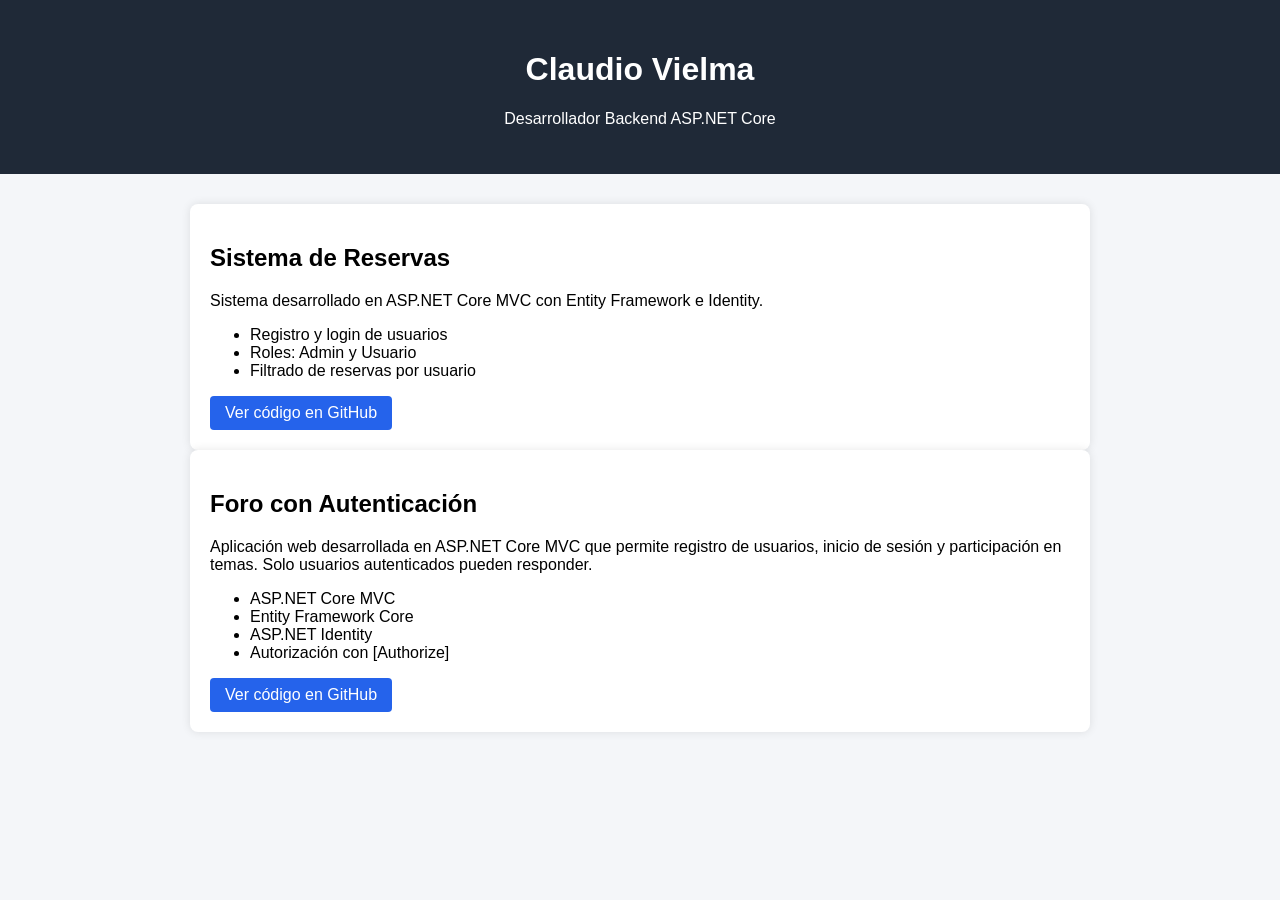
==== index.html @ 0394da15 "Unificar estilos de proyectos en el portafolio" ====
<!DOCTYPE html>
<html lang="es">
<head>
    <meta charset="UTF-8">
    <title>Claudio Vielma - Portafolio</title>
    <style>
        body {
            font-family: Arial, sans-serif;
            background: #f4f6f9;
            margin: 0;
        }
        header {
            background: #1f2937;
            color: white;
            padding: 30px;
            text-align: center;
        }
        section {
            max-width: 900px;
            margin: auto;
            padding: 30px;
        }
        .card {
            background: white;
            border-radius: 8px;
            padding: 20px;
            box-shadow: 0 0 10px rgba(0,0,0,0.1);
        }
        .btn {
            display: inline-block;
            padding: 8px 15px;
            background: #2563eb;
            color: white;
            text-decoration: none;
            border-radius: 4px;
        }
    </style>
</head>
<body>

<header>
    <h1>Claudio Vielma</h1>
    <p>Desarrollador Backend ASP.NET Core</p>
</header>

<section>
    <div class="card">
        <h2>Sistema de Reservas</h2>
        <p>
            Sistema desarrollado en ASP.NET Core MVC con Entity Framework e Identity.
        </p>
        <ul>
            <li>Registro y login de usuarios</li>
            <li>Roles: Admin y Usuario</li>
            <li>Filtrado de reservas por usuario</li>
        </ul>
        <a class="btn" href="https://github.com/claudioFreddy/SistemaDeReservas" target="_blank">
            Ver código en GitHub
        </a>
    </div>
    <div class="card">
  <h2>Foro con Autenticación</h2>
  <p>
    Aplicación web desarrollada en ASP.NET Core MVC que permite
    registro de usuarios, inicio de sesión y participación en temas.
    Solo usuarios autenticados pueden responder.
  </p>

  <ul>
    <li>ASP.NET Core MVC</li>
    <li>Entity Framework Core</li>
    <li>ASP.NET Identity</li>
    <li>Autorización con [Authorize]</li>
  </ul>

  <a class="btn"
     href="https://github.com/claudioFreddy/ForoAutenticacionMVC"
     target="_blank">
    Ver código en GitHub
  </a>
</div>

    
</section>

</body>
</html>
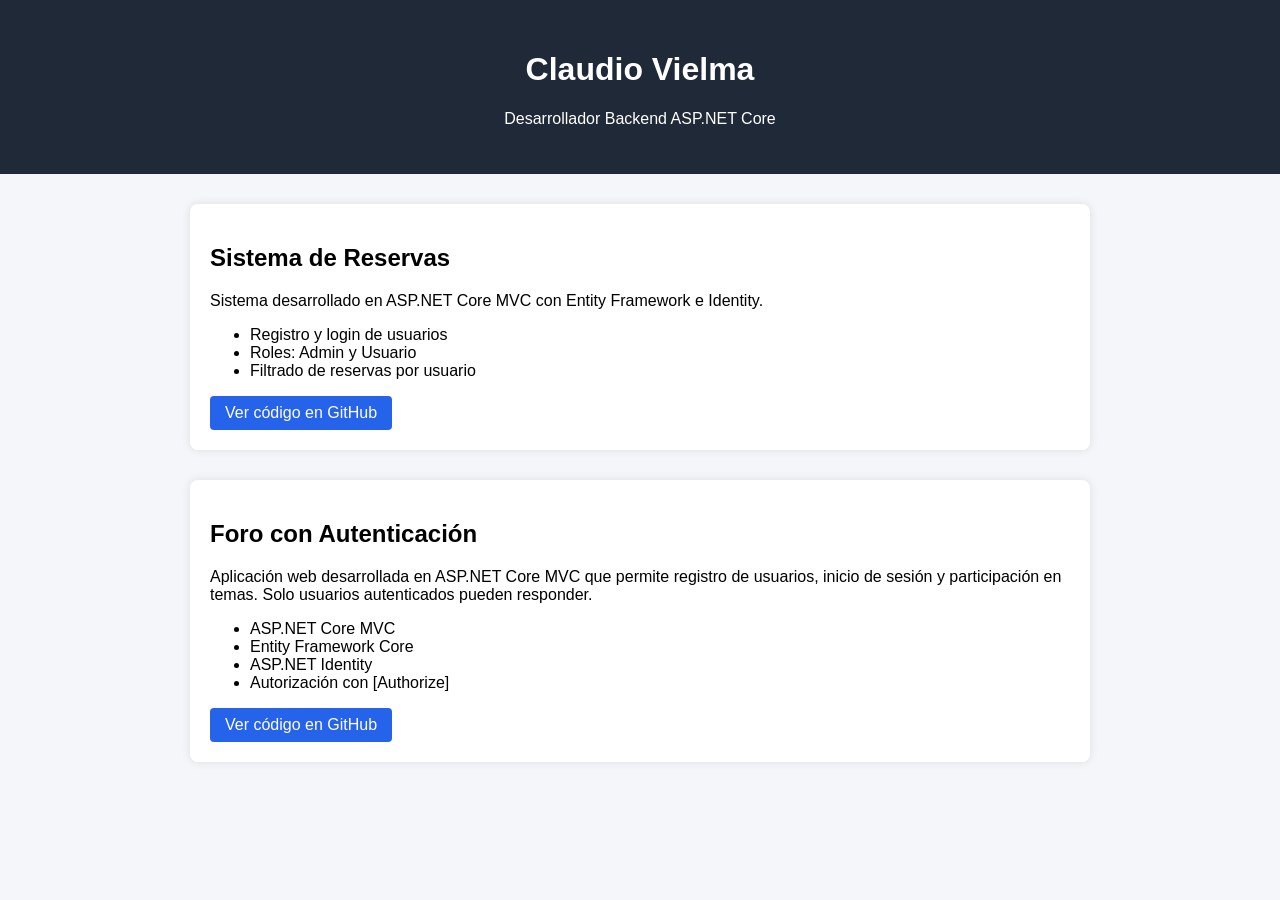
==== commit ef694b27: "Add margin-bottom to card class in index.html" ====
--- a/index.html
+++ b/index.html
@@ -21,6 +21,7 @@
             padding: 30px;
         }
         .card {
+            margin-bottom: 30px;
             background: white;
             border-radius: 8px;
             padding: 20px;
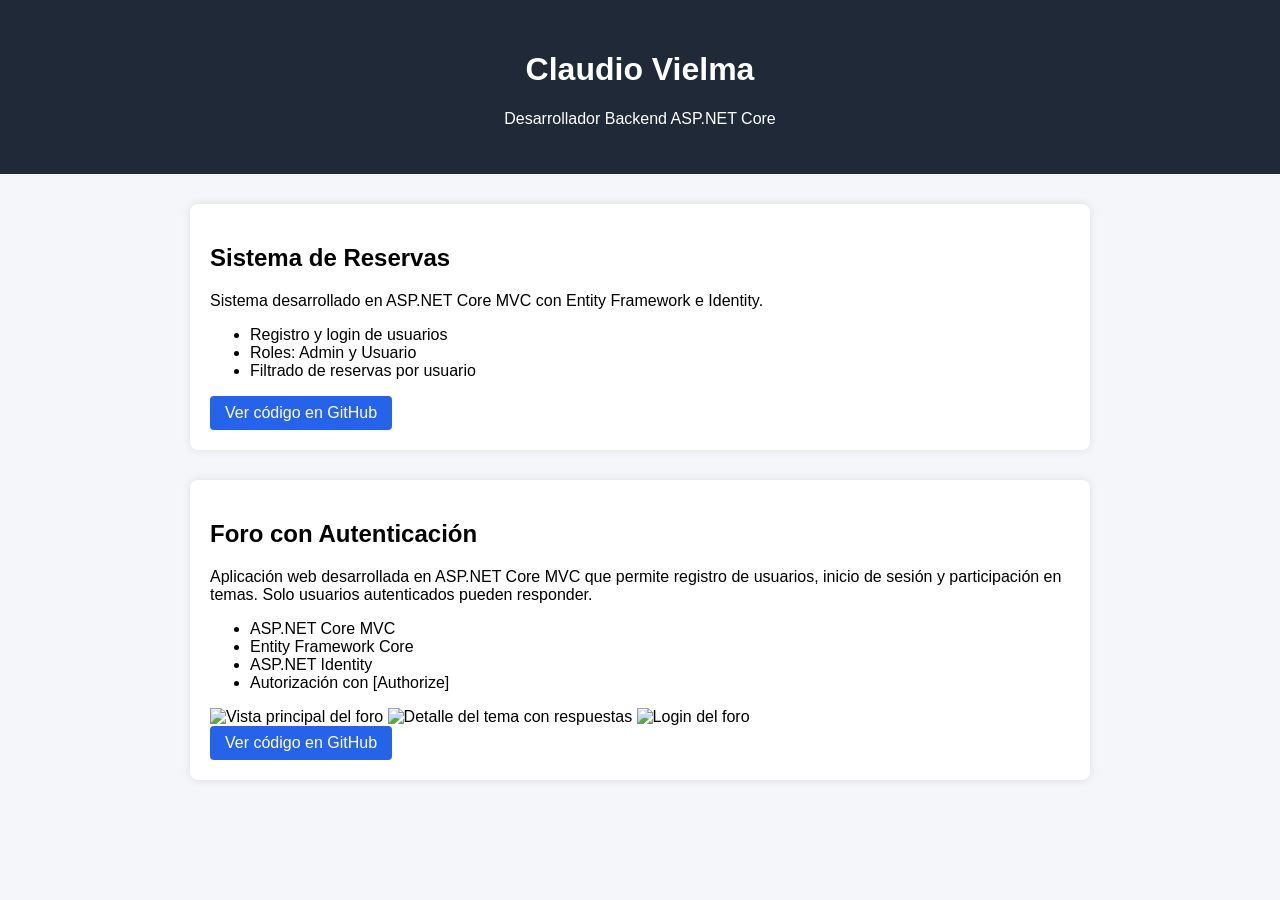
==== commit 26b8d3c0: "Add project images to index.html Added project images section to the HTML." ====
--- a/index.html
+++ b/index.html
@@ -66,7 +66,7 @@
     registro de usuarios, inicio de sesión y participación en temas.
     Solo usuarios autenticados pueden responder.
   </p>
-
+       
   <ul>
     <li>ASP.NET Core MVC</li>
     <li>Entity Framework Core</li>
@@ -74,6 +74,12 @@
     <li>Autorización con [Authorize]</li>
   </ul>
 
+<div class="project-images">
+  <img src="images/foro/temas.png" alt="Vista principal del foro">
+  <img src="images/foro/respuestas.png" alt="Detalle del tema con respuestas">
+  <img src="images/foro/login.png" alt="Login del foro">
+</div>
+        
   <a class="btn"
      href="https://github.com/claudioFreddy/ForoAutenticacionMVC"
      target="_blank">
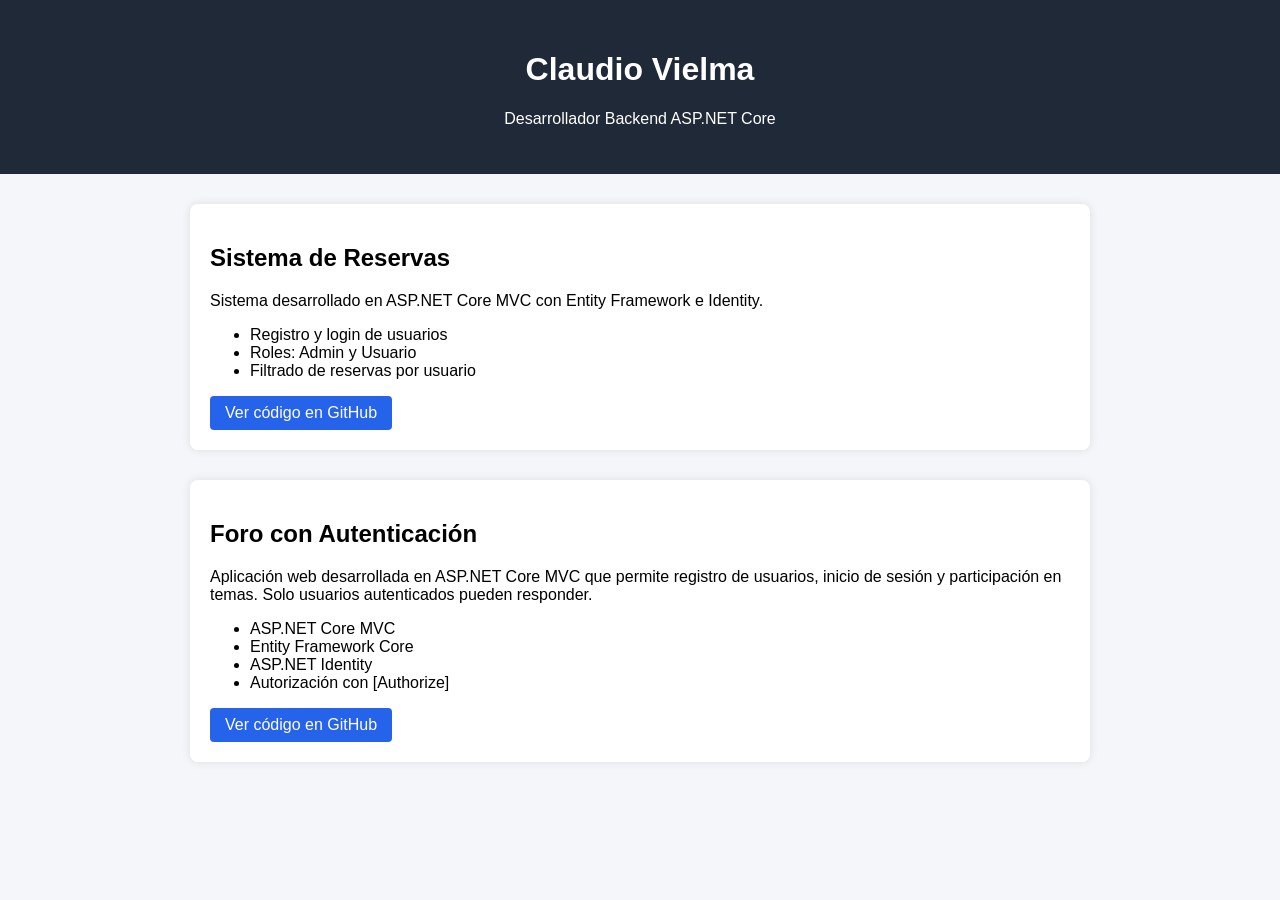
==== commit afe372d0: "Remove project images from index.html Removed project images section from the HTML." ====
--- a/index.html
+++ b/index.html
@@ -73,13 +73,7 @@
     <li>ASP.NET Identity</li>
     <li>Autorización con [Authorize]</li>
   </ul>
-
-<div class="project-images">
-  <img src="images/foro/temas.png" alt="Vista principal del foro">
-  <img src="images/foro/respuestas.png" alt="Detalle del tema con respuestas">
-  <img src="images/foro/login.png" alt="Login del foro">
-</div>
-        
+       
   <a class="btn"
      href="https://github.com/claudioFreddy/ForoAutenticacionMVC"
      target="_blank">
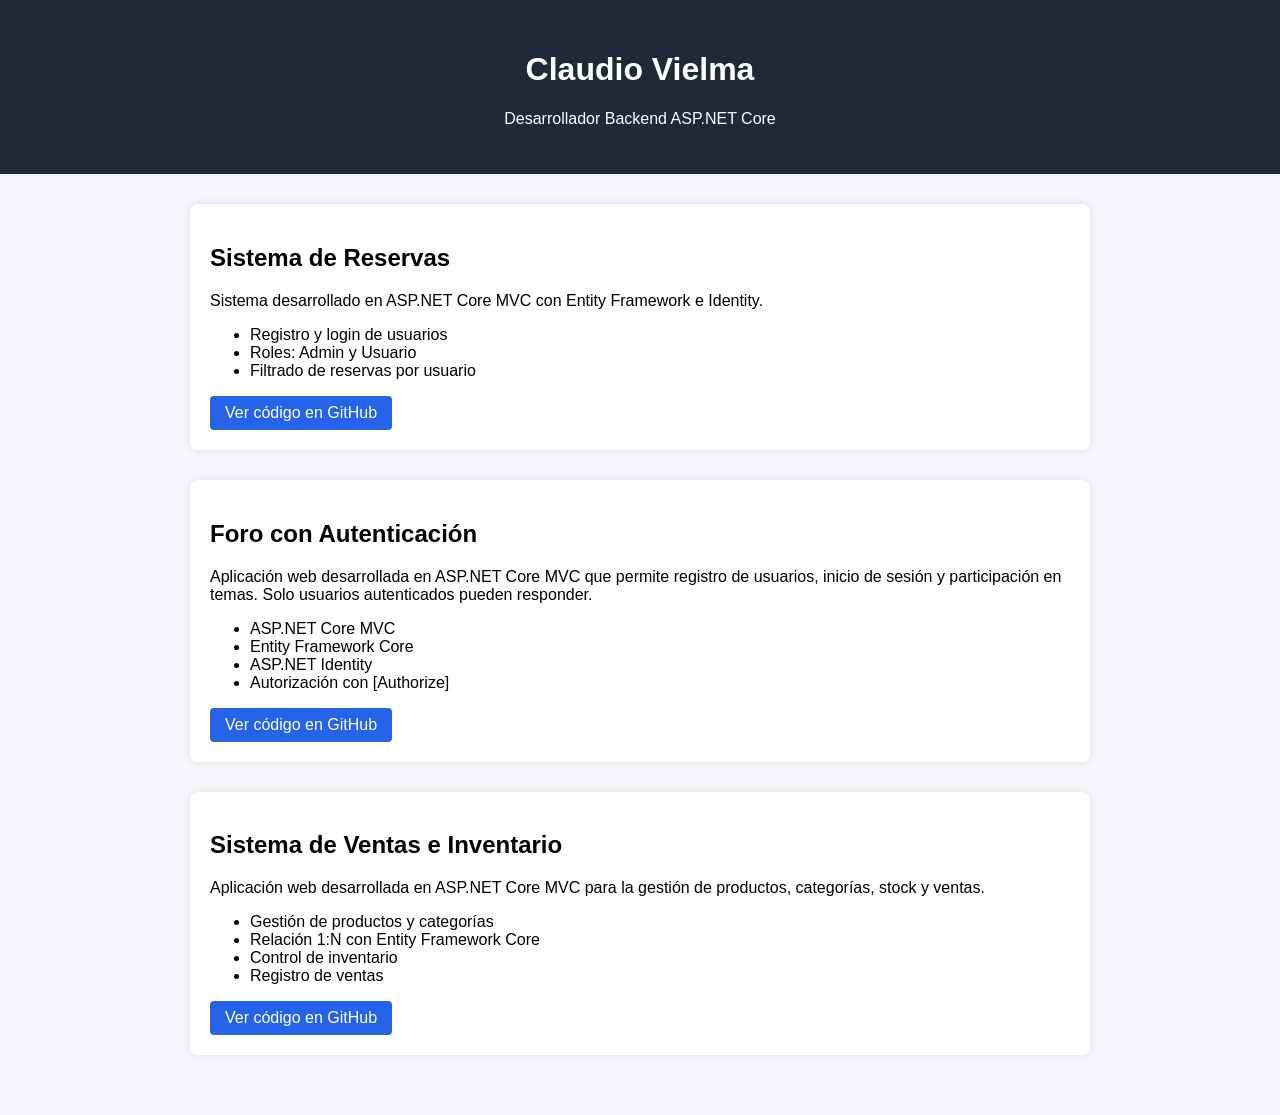
==== commit c64866b2: "Add description for Sales and Inventory System Added a new section describing the Sales and Inventor" ====
--- a/index.html
+++ b/index.html
@@ -81,6 +81,28 @@
   </a>
 </div>
 
+    <div class="card">
+    <h2>Sistema de Ventas e Inventario</h2>
+    <p>
+        Aplicación web desarrollada en ASP.NET Core MVC para la gestión
+        de productos, categorías, stock y ventas.
+    </p>
+
+    <ul>
+        <li>Gestión de productos y categorías</li>
+        <li>Relación 1:N con Entity Framework Core</li>
+        <li>Control de inventario</li>
+        <li>Registro de ventas</li>
+    </ul>
+
+    <a class="btn"
+       href="https://github.com/claudioFreddy/SistemaVentasInventario"
+       target="_blank">
+        Ver código en GitHub
+    </a>
+</div>
+
+
     
 </section>
 
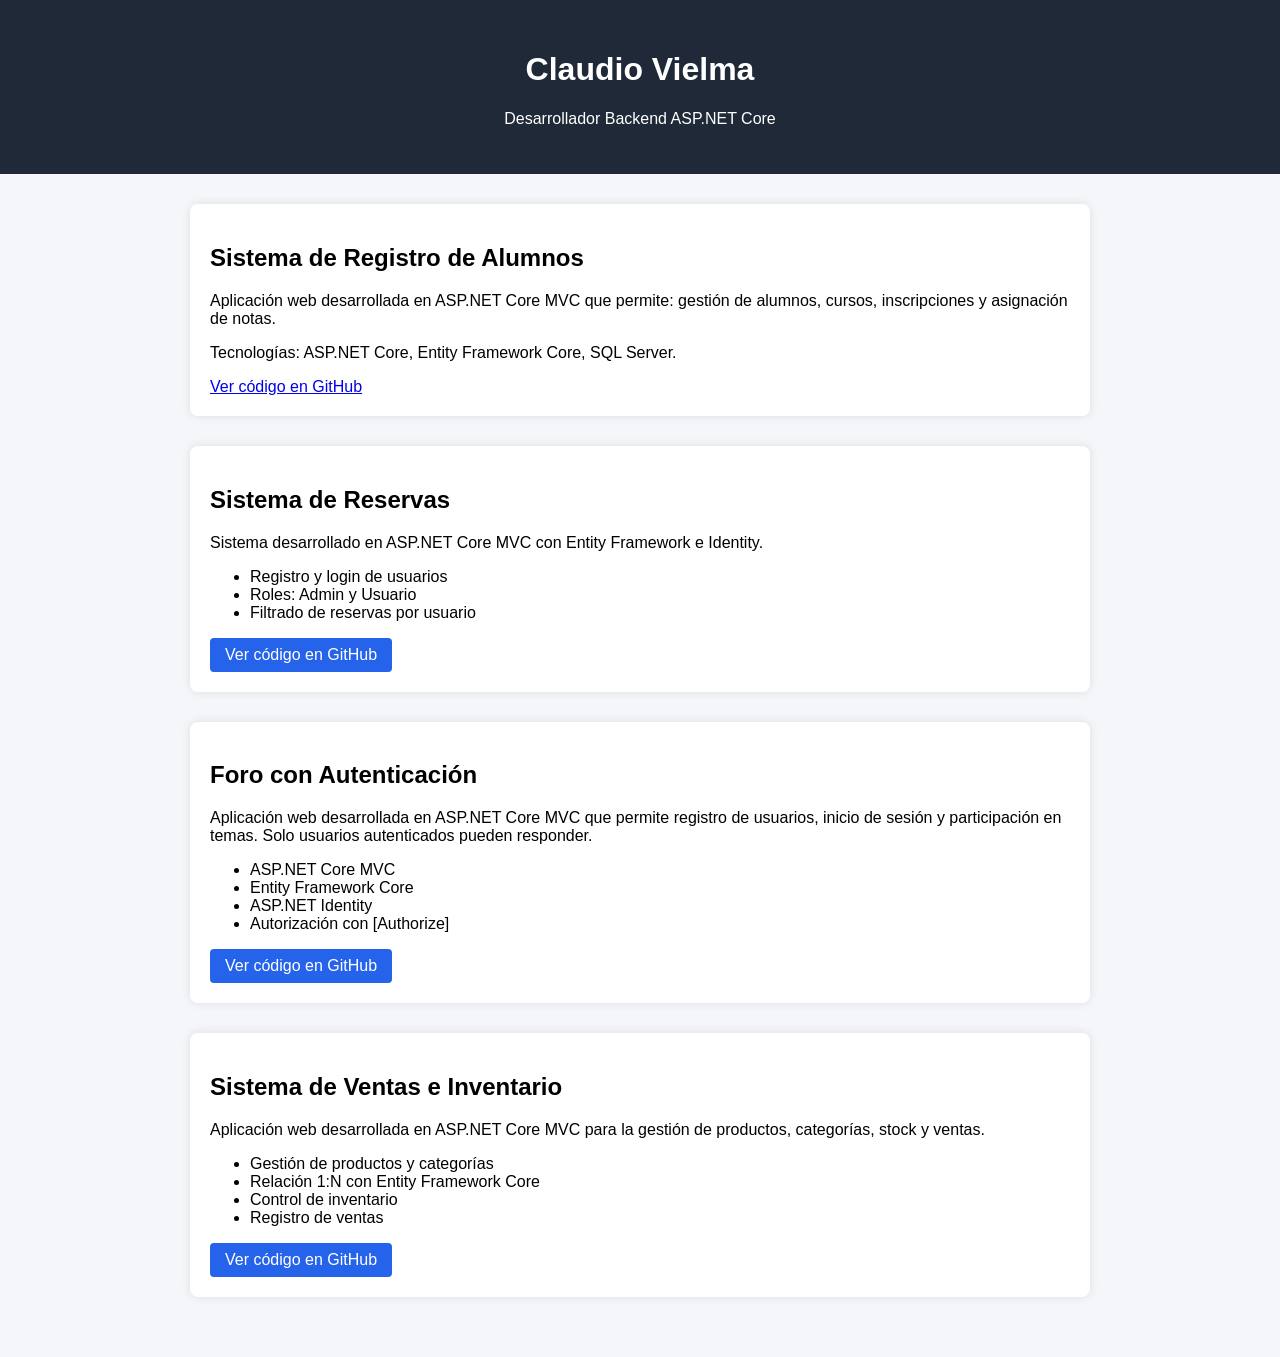
==== commit 8e3418a4: "Add details for student registration system Added information about the student registration system " ====
--- a/index.html
+++ b/index.html
@@ -45,6 +45,20 @@
 </header>
 
 <section>
+    <div class="card">
+    <h2>Sistema de Registro de Alumnos</h2>
+    <p>
+        Aplicación web desarrollada en ASP.NET Core MVC que permite:
+        gestión de alumnos, cursos, inscripciones y asignación de notas.
+    </p>
+    <p>
+        Tecnologías: ASP.NET Core, Entity Framework Core, SQL Server.
+    </p>
+    <a href="https://github.com/claudioFreddy/RegistroAlumnos-ASP.NET-Core" target="_blank">
+        Ver código en GitHub
+    </a>
+</div>
+   
     <div class="card">
         <h2>Sistema de Reservas</h2>
         <p>
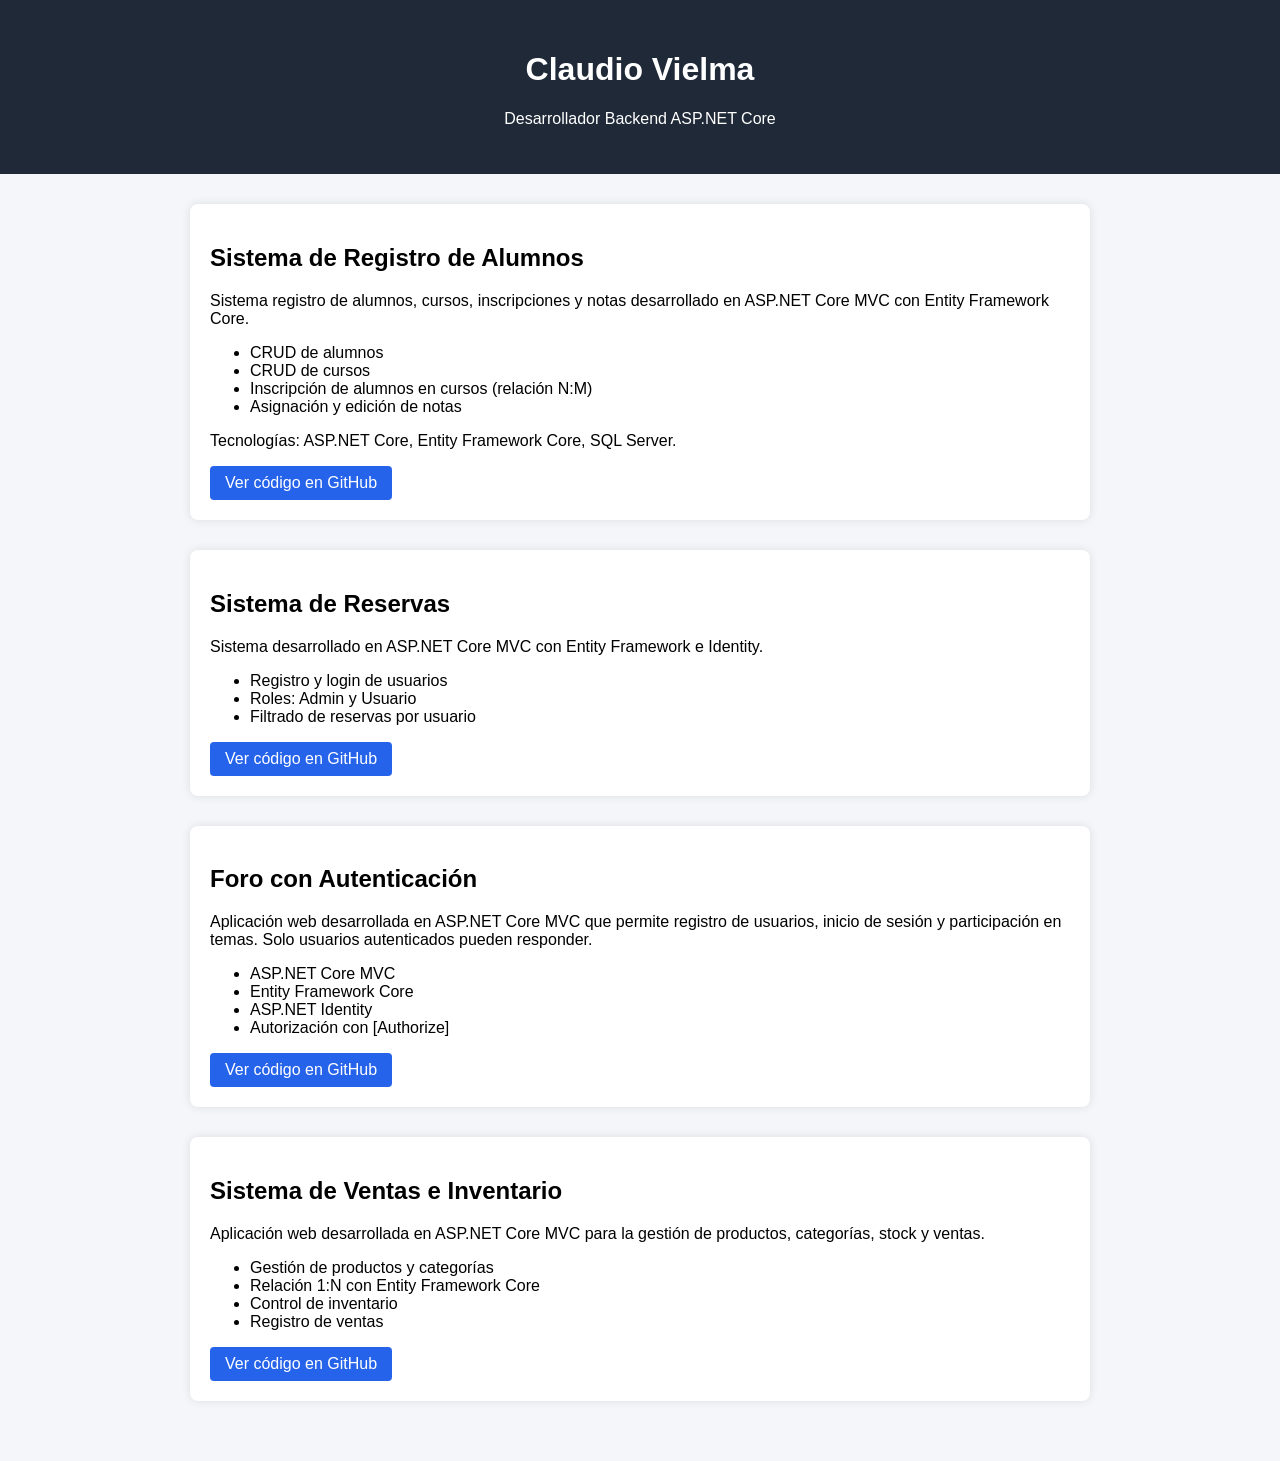
==== commit 6602e8a8: "Revise project details for student registration system Updated project description and added feature" ====
--- a/index.html
+++ b/index.html
@@ -45,19 +45,32 @@
 </header>
 
 <section>
-    <div class="card">
+   <div class="card">
     <h2>Sistema de Registro de Alumnos</h2>
+
     <p>
-        Aplicación web desarrollada en ASP.NET Core MVC que permite:
-        gestión de alumnos, cursos, inscripciones y asignación de notas.
+        Sistema registro de alumnos, cursos, inscripciones y notas 
+        desarrollado en ASP.NET Core MVC con Entity Framework Core.
     </p>
+
+    <ul>
+        <li>CRUD de alumnos</li>
+        <li>CRUD de cursos</li>
+        <li>Inscripción de alumnos en cursos (relación N:M)</li>
+        <li>Asignación y edición de notas</li>
+    </ul>
+
     <p>
         Tecnologías: ASP.NET Core, Entity Framework Core, SQL Server.
     </p>
-    <a href="https://github.com/claudioFreddy/RegistroAlumnos-ASP.NET-Core" target="_blank">
+
+    <a href="https://github.com/claudioFreddy/RegistroAlumnos-ASP.NET-Core"
+       target="_blank"
+       class="btn btn-primary">
         Ver código en GitHub
     </a>
 </div>
+
    
     <div class="card">
         <h2>Sistema de Reservas</h2>
